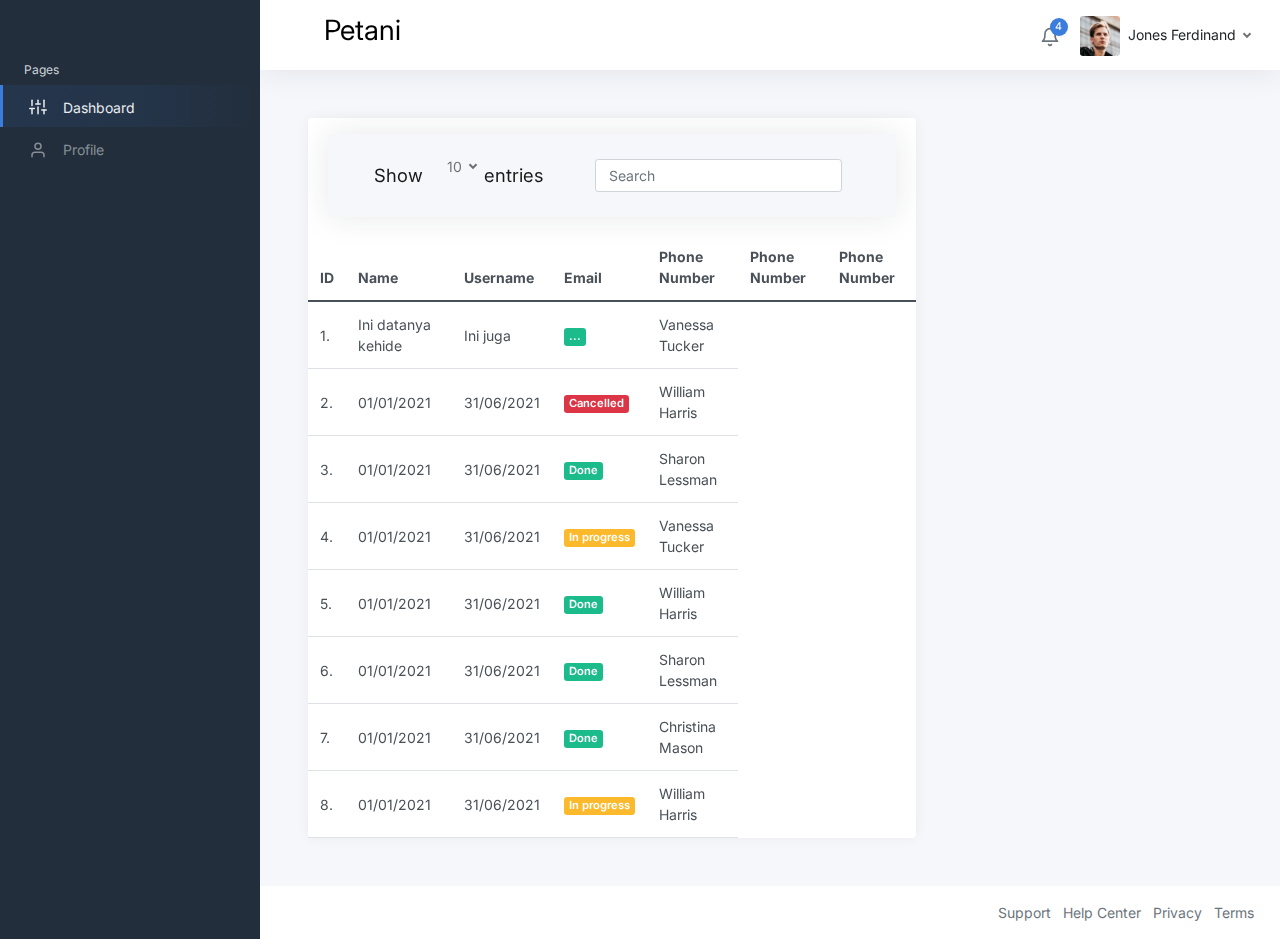
==== adminkit-master/static/dashboard.html @ 8e54e410 "landing page dashboard" ====
<!DOCTYPE html>
<html lang="en">

<head>
	<meta charset="utf-8">
	<meta http-equiv="X-UA-Compatible" content="IE=edge">
	<meta name="viewport" content="width=device-width, initial-scale=1, shrink-to-fit=no">
	<meta name="description" content="Responsive Admin &amp; Dashboard Template based on Bootstrap 5">
	<meta name="author" content="AdminKit">
	<meta name="keywords"
		content="adminkit, bootstrap, bootstrap 5, admin, dashboard, template, responsive, css, sass, html, theme, front-end, ui kit, web">

	<link rel="preconnect" href="https://fonts.gstatic.com">
	<link rel="shortcut icon" href="img/icons/icon-48x48.png" />

	<link rel="canonical" href="https://demo-basic.adminkit.io/" />

	<title>Summy.id</title>

	<link href="css/app.css" rel="stylesheet">
	<link href="https://fonts.googleapis.com/css2?family=Inter:wght@300;400;600&display=swap" rel="stylesheet">
</head>

<body>
	<div class="wrapper">
		<nav id="sidebar" class="sidebar js-sidebar">
			<div class="sidebar-content js-simplebar">
				<a class="sidebar-brand" href="index.html">
					<!-- <span class="align-middle">AdminKit</span> -->
					<!-- <img src="img/photos/Logo_summy.png"> -->
				</a>

				<ul class="sidebar-nav">
					<li class="sidebar-header">
						Pages
					</li>

					<li class="sidebar-item active">
						<a class="sidebar-link" href="index.html">
							<i class="align-middle" data-feather="sliders"></i> <span
								class="align-middle">Dashboard</span>
						</a>
					</li>

					<li class="sidebar-item">
						<a class="sidebar-link" href="pages-profile.html">
							<i class="align-middle" data-feather="user"></i> <span class="align-middle">Profile</span>
						</a>
					</li>
				</ul>
			</div>
		</nav>

		<div class="main">
			<nav class="navbar navbar-expand navbar-light navbar-bg">
				<a class="sidebar-toggle js-sidebar-toggle">
					<!-- <i class="hamburger align-self-center"></i> -->
				</a>
				<h1>Petani</h1>

				<div class="navbar-collapse collapse">
					<ul class="navbar-nav navbar-align">
						<li class="nav-item dropdown">
							<a class="nav-icon dropdown-toggle" href="#" id="alertsDropdown" data-bs-toggle="dropdown">
								<div class="position-relative">
									<i class="align-middle" data-feather="bell"></i>
									<span class="indicator">4</span>
								</div>
							</a>
							<div class="dropdown-menu dropdown-menu-lg dropdown-menu-end py-0"
								aria-labelledby="alertsDropdown">
								<div class="dropdown-menu-header">
									4 New Notifications
								</div>
								<div class="list-group">
									<a href="#" class="list-group-item">
										<div class="row g-0 align-items-center">
											<div class="col-2">
												<i class="text-danger" data-feather="alert-circle"></i>
											</div>
											<div class="col-10">
												<div class="text-dark">Update completed</div>
												<div class="text-muted small mt-1">Restart server 12 to complete the
													update.</div>
												<div class="text-muted small mt-1">30m ago</div>
											</div>
										</div>
									</a>
									<a href="#" class="list-group-item">
										<div class="row g-0 align-items-center">
											<div class="col-2">
												<i class="text-warning" data-feather="bell"></i>
											</div>
											<div class="col-10">
												<div class="text-dark">Lorem ipsum</div>
												<div class="text-muted small mt-1">Aliquam ex eros, imperdiet vulputate
													hendrerit et.</div>
												<div class="text-muted small mt-1">2h ago</div>
											</div>
										</div>
									</a>
									<a href="#" class="list-group-item">
										<div class="row g-0 align-items-center">
											<div class="col-2">
												<i class="text-primary" data-feather="home"></i>
											</div>
											<div class="col-10">
												<div class="text-dark">Login from 192.186.1.8</div>
												<div class="text-muted small mt-1">5h ago</div>
											</div>
										</div>
									</a>
									<a href="#" class="list-group-item">
										<div class="row g-0 align-items-center">
											<div class="col-2">
												<i class="text-success" data-feather="user-plus"></i>
											</div>
											<div class="col-10">
												<div class="text-dark">New connection</div>
												<div class="text-muted small mt-1">Christina accepted your request.
												</div>
												<div class="text-muted small mt-1">14h ago</div>
											</div>
										</div>
									</a>
								</div>
								<div class="dropdown-menu-footer">
									<a href="#" class="text-muted">Show all notifications</a>
								</div>
							</div>
						</li>
						<!-- <li class="nav-item dropdown">
							<a class="nav-icon dropdown-toggle" href="#" id="messagesDropdown"
								data-bs-toggle="dropdown">
								<div class="position-relative">
									<i class="align-middle" data-feather="message-square"></i>
								</div>
							</a>
							<div class="dropdown-menu dropdown-menu-lg dropdown-menu-end py-0"
								aria-labelledby="messagesDropdown">
								<div class="dropdown-menu-header">
									<div class="position-relative">
										4 New Messages
									</div>
								</div>
								<div class="list-group">
									<a href="#" class="list-group-item">
										<div class="row g-0 align-items-center">
											<div class="col-2">
												<img src="img/avatars/avatar-5.jpg"
													class="avatar img-fluid rounded-circle" alt="Vanessa Tucker">
											</div>
											<div class="col-10 ps-2">
												<div class="text-dark">Vanessa Tucker</div>
												<div class="text-muted small mt-1">Nam pretium turpis et arcu. Duis arcu
													tortor.</div>
												<div class="text-muted small mt-1">15m ago</div>
											</div>
										</div>
									</a>
									<a href="#" class="list-group-item">
										<div class="row g-0 align-items-center">
											<div class="col-2">
												<img src="img/avatars/avatar-2.jpg"
													class="avatar img-fluid rounded-circle" alt="William Harris">
											</div>
											<div class="col-10 ps-2">
												<div class="text-dark">William Harris</div>
												<div class="text-muted small mt-1">Curabitur ligula sapien euismod
													vitae.</div>
												<div class="text-muted small mt-1">2h ago</div>
											</div>
										</div>
									</a>
									<a href="#" class="list-group-item">
										<div class="row g-0 align-items-center">
											<div class="col-2">
												<img src="img/avatars/avatar-4.jpg"
													class="avatar img-fluid rounded-circle" alt="Christina Mason">
											</div>
											<div class="col-10 ps-2">
												<div class="text-dark">Christina Mason</div>
												<div class="text-muted small mt-1">Pellentesque auctor neque nec urna.
												</div>
												<div class="text-muted small mt-1">4h ago</div>
											</div>
										</div>
									</a>
									<a href="#" class="list-group-item">
										<div class="row g-0 align-items-center">
											<div class="col-2">
												<img src="img/avatars/avatar-3.jpg"
													class="avatar img-fluid rounded-circle" alt="Sharon Lessman">
											</div>
											<div class="col-10 ps-2">
												<div class="text-dark">Sharon Lessman</div>
												<div class="text-muted small mt-1">Aenean tellus metus, bibendum sed,
													posuere ac, mattis non.</div>
												<div class="text-muted small mt-1">5h ago</div>
											</div>
										</div>
									</a>
								</div>
								<div class="dropdown-menu-footer">
									<a href="#" class="text-muted">Show all messages</a>
								</div>
							</div>
						</li> -->
						<li class="nav-item dropdown">
							<a class="nav-icon dropdown-toggle d-inline-block d-sm-none" href="#"
								data-bs-toggle="dropdown">
								<i class="align-middle" data-feather="settings"></i>
							</a>

							<a class="nav-link dropdown-toggle d-none d-sm-inline-block" href="#"
								data-bs-toggle="dropdown">
								<img src="img/avatars/avatar.jpg" class="avatar img-fluid rounded me-1"
									alt="Jones Ferdinand" /> <span class="text-dark">Jones Ferdinand</span>
							</a>
							<div class="dropdown-menu dropdown-menu-end">
								<a class="dropdown-item" href="pages-profile.html"><i class="align-middle me-1"
										data-feather="user"></i> Profile</a>
								<a class="dropdown-item" href="#"><i class="align-middle me-1"
										data-feather="pie-chart"></i> Analytics</a>
								<div class="dropdown-divider"></div>
								<a class="dropdown-item" href="index.html"><i class="align-middle me-1"
										data-feather="settings"></i> Settings & Privacy</a>
								<a class="dropdown-item" href="#"><i class="align-middle me-1"
										data-feather="help-circle"></i> Help Center</a>
								<div class="dropdown-divider"></div>
								<a class="dropdown-item" href="#">Log out</a>
							</div>
						</li>
					</ul>
				</div>
			</nav>

			<main class="content">
				<div class="container-fluid p-0">

					<!-- <h1 class="h3 mb-3"><strong>Pemilik</strong></h1> -->

					<!-- <div class="row">
						<div class="col-xl-6 col-xxl-5 d-flex">
							<div class="w-100">
								<div class="row">
									<div class="col-sm-6">
										<div class="card">
											<div class="card-body">
												<div class="row">
													<div class="col mt-0">
														<h5 class="card-title">Sales</h5>
													</div>

													<div class="col-auto">
														<div class="stat text-primary">
															<i class="align-middle" data-feather="truck"></i>
														</div>
													</div>
												</div>
												<h1 class="mt-1 mb-3">2.382</h1>
												<div class="mb-0">
													<span class="text-danger"> <i class="mdi mdi-arrow-bottom-right"></i> -3.65% </span>
													<span class="text-muted">Since last week</span>
												</div>
											</div>
										</div>
										<div class="card">
											<div class="card-body">
												<div class="row">
													<div class="col mt-0">
														<h5 class="card-title">Visitors</h5>
													</div>

													<div class="col-auto">
														<div class="stat text-primary">
															<i class="align-middle" data-feather="users"></i>
														</div>
													</div>
												</div>
												<h1 class="mt-1 mb-3">14.212</h1>
												<div class="mb-0">
													<span class="text-success"> <i class="mdi mdi-arrow-bottom-right"></i> 5.25% </span>
													<span class="text-muted">Since last week</span>
												</div>
											</div>
										</div>
									</div>
									<div class="col-sm-6">
										<div class="card">
											<div class="card-body">
												<div class="row">
													<div class="col mt-0">
														<h5 class="card-title">Earnings</h5>
													</div>

													<div class="col-auto">
														<div class="stat text-primary">
															<i class="align-middle" data-feather="dollar-sign"></i>
														</div>
													</div>
												</div>
												<h1 class="mt-1 mb-3">$21.300</h1>
												<div class="mb-0">
													<span class="text-success"> <i class="mdi mdi-arrow-bottom-right"></i> 6.65% </span>
													<span class="text-muted">Since last week</span>
												</div>
											</div>
										</div>
										<div class="card">
											<div class="card-body">
												<div class="row">
													<div class="col mt-0">
														<h5 class="card-title">Orders</h5>
													</div>

													<div class="col-auto">
														<div class="stat text-primary">
															<i class="align-middle" data-feather="shopping-cart"></i>
														</div>
													</div>
												</div>
												<h1 class="mt-1 mb-3">64</h1>
												<div class="mb-0">
													<span class="text-danger"> <i class="mdi mdi-arrow-bottom-right"></i> -2.25% </span>
													<span class="text-muted">Since last week</span>
												</div>
											</div>
										</div>
									</div>
								</div>
							</div>
						</div>

						<div class="col-xl-6 col-xxl-7">
							<div class="card flex-fill w-100">
								<div class="card-header">

									<h5 class="card-title mb-0">Recent Movement</h5>
								</div>
								<div class="card-body py-3">
									<div class="chart chart-sm">
										<canvas id="chartjs-dashboard-line"></canvas>
									</div>
								</div>
							</div>
						</div>
					</div>

					<div class="row">
						<div class="col-12 col-md-6 col-xxl-3 d-flex order-2 order-xxl-3">
							<div class="card flex-fill w-100">
								<div class="card-header">

									<h5 class="card-title mb-0">Browser Usage</h5>
								</div>
								<div class="card-body d-flex">
									<div class="align-self-center w-100">
										<div class="py-3">
											<div class="chart chart-xs">
												<canvas id="chartjs-dashboard-pie"></canvas>
											</div>
										</div>

										<table class="table mb-0">
											<tbody>
												<tr>
													<td>Chrome</td>
													<td class="text-end">4306</td>
												</tr>
												<tr>
													<td>Firefox</td>
													<td class="text-end">3801</td>
												</tr>
												<tr>
													<td>IE</td>
													<td class="text-end">1689</td>
												</tr>
											</tbody>
										</table>
									</div>
								</div>
							</div>
						</div>
						<div class="col-12 col-md-12 col-xxl-6 d-flex order-3 order-xxl-2">
							<div class="card flex-fill w-100">
								<div class="card-header">

									<h5 class="card-title mb-0">Real-Time</h5>
								</div>
								<div class="card-body px-4">
									<div id="world_map" style="height:350px;"></div>
								</div>
							</div>
						</div>
						<div class="col-12 col-md-6 col-xxl-3 d-flex order-1 order-xxl-1">
							<div class="card flex-fill">
								<div class="card-header">

									<h5 class="card-title mb-0">Calendar</h5>
								</div>
								<div class="card-body d-flex">
									<div class="align-self-center w-100">
										<div class="chart">
											<div id="datetimepicker-dashboard"></div>
										</div>
									</div>
								</div>
							</div>
						</div>
					</div> -->

					<div class="row">
						<div class="col-12 col-lg-8 col-xxl-9 d-flex">
							<div class="card flex-fill">
								<div class="card-header">

									<!-- <h5 class="card-title mb-0">Latest Projects</h5> -->
									<nav class="navbar navbar-expand-lg navbar-light bg-light">
										<div class="container-fluid">
											<a class="navbar-brand" href="#">Show</a>
											<button class="navbar-toggler" type="button" data-bs-toggle="collapse"
												data-bs-target="#navbarSupportedContent"
												aria-controls="navbarSupportedContent" aria-expanded="false"
												aria-label="Toggle navigation">
												<span class="navbar-toggler-icon"></span>
											</button>
											<div class="collapse navbar-collapse" id="navbarSupportedContent">
												<ul class="navbar-nav me-auto mb-2 mb-lg-0">
													<!-- <li class="nav-item">
														<a class="nav-link active" aria-current="page" href="#">Home</a>
													</li>
													<li class="nav-item">
														<a class="nav-link" href="#">Link</a>
													</li> -->
													<li class="nav-item dropdown">
														<a class="nav-link dropdown-toggle" href="#" id="navbarDropdown"
															role="button" data-bs-toggle="dropdown"
															aria-expanded="false">
															10
														</a>
														<ul class="dropdown-menu" aria-labelledby="navbarDropdown">
															<li><a class="dropdown-item" href="#">20</a></li>
															<li><a class="dropdown-item" href="#">50</a></li>
															<li><a class="dropdown-item" href="#">100</a>
															<li>
																<hr class="dropdown-divider">
															</li>
															<li><a class="dropdown-item" href="#">All</a></li>

														</ul>
													</li>
													<li class="nav-item">
														<a class="navbar-brand " href="#">entries</a>
													</li>
												</ul>
												<form class="d-flex">
													<input class="form-control me-2" type="search" placeholder="Search"
														aria-label="Search">
													<!-- <button class="btn btn-outline-success"
														type="submit">Search</button> -->
												</form>
											</div>
										</div>
									</nav>
								</div>
								<table class="table table-hover my-0">
									<thead>
										<tr>
											<th>ID</th>
											<th class="d-none d-xl-table-cell">Name</th>
											<th class="d-none d-xl-table-cell">Username</th>
											<th hidden>Status</th>
											<th class="d-none d-md-table-cell">Email</th>
											<th class="d-none d-md-table-cell">Phone Number</th>
											<th class="d-none d-md-table-cell">Phone Number</th>
											<th class="d-none d-md-table-cell">Phone Number</th>
										</tr>
									</thead>
									<tbody>
										<tr>
											<td>1.</td>
											<td class="d-none d-xl-table-cell">Ini datanya kehide</td>
											<td class="d-none d-xl-table-cell">Ini juga</td>
											<td><span class="badge bg-success">...</span></td>
											<td class="d-none d-md-table-cell">Vanessa Tucker</td>
										</tr>
										<tr>
											<td>2.</td>
											<td class="d-none d-xl-table-cell">01/01/2021</td>
											<td class="d-none d-xl-table-cell">31/06/2021</td>
											<td><span class="badge bg-danger">Cancelled</span></td>
											<td class="d-none d-md-table-cell">William Harris</td>
										</tr>
										<tr>
											<td>3.</td>
											<td class="d-none d-xl-table-cell">01/01/2021</td>
											<td class="d-none d-xl-table-cell">31/06/2021</td>
											<td><span class="badge bg-success">Done</span></td>
											<td class="d-none d-md-table-cell">Sharon Lessman</td>
										</tr>
										<tr>
											<td>4.</td>
											<td class="d-none d-xl-table-cell">01/01/2021</td>
											<td class="d-none d-xl-table-cell">31/06/2021</td>
											<td><span class="badge bg-warning">In progress</span></td>
											<td class="d-none d-md-table-cell">Vanessa Tucker</td>
										</tr>
										<tr>
											<td>5.</td>
											<td class="d-none d-xl-table-cell">01/01/2021</td>
											<td class="d-none d-xl-table-cell">31/06/2021</td>
											<td><span class="badge bg-success">Done</span></td>
											<td class="d-none d-md-table-cell">William Harris</td>
										</tr>
										<tr>
											<td>6.</td>
											<td class="d-none d-xl-table-cell">01/01/2021</td>
											<td class="d-none d-xl-table-cell">31/06/2021</td>
											<td><span class="badge bg-success">Done</span></td>
											<td class="d-none d-md-table-cell">Sharon Lessman</td>
										</tr>
										<tr>
											<td>7.</td>
											<td class="d-none d-xl-table-cell">01/01/2021</td>
											<td class="d-none d-xl-table-cell">31/06/2021</td>
											<td><span class="badge bg-success">Done</span></td>
											<td class="d-none d-md-table-cell">Christina Mason</td>
										</tr>
										<tr>
											<td>8.</td>
											<td class="d-none d-xl-table-cell">01/01/2021</td>
											<td class="d-none d-xl-table-cell">31/06/2021</td>
											<td><span class="badge bg-warning">In progress</span></td>
											<td class="d-none d-md-table-cell">William Harris</td>
										</tr>
									</tbody>
								</table>
							</div>
						</div>
						<!-- <div class="col-12 col-lg-4 col-xxl-3 d-flex">
							<div class="card flex-fill w-100">
								<div class="card-header">

									<h5 class="card-title mb-0">Monthly Sales</h5>
								</div>
								<div class="card-body d-flex w-100">
									<div class="align-self-center chart chart-lg">
										<canvas id="chartjs-dashboard-bar"></canvas>
									</div>
								</div>
							</div>
						</div> -->
					</div>

				</div>
			</main>

			<footer class="footer">
				<div class="container-fluid">
					<div class="row text-muted">
						<div class="col-6 text-start">
							<p class="mb-0">
								<!-- <a class="text-muted" href="https://adminkit.io/"
									target="_blank"><strong>AdminKit</strong></a> &copy; -->
							</p>
						</div>
						<div class="col-6 text-end">
							<ul class="list-inline">
								<li class="list-inline-item">
									<a class="text-muted" href="https://adminkit.io/" target="_blank">Support</a>
								</li>
								<li class="list-inline-item">
									<a class="text-muted" href="https://adminkit.io/" target="_blank">Help Center</a>
								</li>
								<li class="list-inline-item">
									<a class="text-muted" href="https://adminkit.io/" target="_blank">Privacy</a>
								</li>
								<li class="list-inline-item">
									<a class="text-muted" href="https://adminkit.io/" target="_blank">Terms</a>
								</li>
							</ul>
						</div>
					</div>
				</div>
			</footer>
		</div>
	</div>

	<script src="js/app.js"></script>

	<script>
		document.addEventListener("DOMContentLoaded", function () {
			var ctx = document.getElementById("chartjs-dashboard-line").getContext("2d");
			var gradient = ctx.createLinearGradient(0, 0, 0, 225);
			gradient.addColorStop(0, "rgba(215, 227, 244, 1)");
			gradient.addColorStop(1, "rgba(215, 227, 244, 0)");
			// Line chart
			new Chart(document.getElementById("chartjs-dashboard-line"), {
				type: "line",
				data: {
					labels: ["Jan", "Feb", "Mar", "Apr", "May", "Jun", "Jul", "Aug", "Sep", "Oct", "Nov", "Dec"],
					datasets: [{
						label: "Sales ($)",
						fill: true,
						backgroundColor: gradient,
						borderColor: window.theme.primary,
						data: [
							2115,
							1562,
							1584,
							1892,
							1587,
							1923,
							2566,
							2448,
							2805,
							3438,
							2917,
							3327
						]
					}]
				},
				options: {
					maintainAspectRatio: false,
					legend: {
						display: false
					},
					tooltips: {
						intersect: false
					},
					hover: {
						intersect: true
					},
					plugins: {
						filler: {
							propagate: false
						}
					},
					scales: {
						xAxes: [{
							reverse: true,
							gridLines: {
								color: "rgba(0,0,0,0.0)"
							}
						}],
						yAxes: [{
							ticks: {
								stepSize: 1000
							},
							display: true,
							borderDash: [3, 3],
							gridLines: {
								color: "rgba(0,0,0,0.0)"
							}
						}]
					}
				}
			});
		});
	</script>
	<script>
		document.addEventListener("DOMContentLoaded", function () {
			// Pie chart
			new Chart(document.getElementById("chartjs-dashboard-pie"), {
				type: "pie",
				data: {
					labels: ["Chrome", "Firefox", "IE"],
					datasets: [{
						data: [4306, 3801, 1689],
						backgroundColor: [
							window.theme.primary,
							window.theme.warning,
							window.theme.danger
						],
						borderWidth: 5
					}]
				},
				options: {
					responsive: !window.MSInputMethodContext,
					maintainAspectRatio: false,
					legend: {
						display: false
					},
					cutoutPercentage: 75
				}
			});
		});
	</script>
	<script>
		document.addEventListener("DOMContentLoaded", function () {
			// Bar chart
			new Chart(document.getElementById("chartjs-dashboard-bar"), {
				type: "bar",
				data: {
					labels: ["Jan", "Feb", "Mar", "Apr", "May", "Jun", "Jul", "Aug", "Sep", "Oct", "Nov", "Dec"],
					datasets: [{
						label: "This year",
						backgroundColor: window.theme.primary,
						borderColor: window.theme.primary,
						hoverBackgroundColor: window.theme.primary,
						hoverBorderColor: window.theme.primary,
						data: [54, 67, 41, 55, 62, 45, 55, 73, 60, 76, 48, 79],
						barPercentage: .75,
						categoryPercentage: .5
					}]
				},
				options: {
					maintainAspectRatio: false,
					legend: {
						display: false
					},
					scales: {
						yAxes: [{
							gridLines: {
								display: false
							},
							stacked: false,
							ticks: {
								stepSize: 20
							}
						}],
						xAxes: [{
							stacked: false,
							gridLines: {
								color: "transparent"
							}
						}]
					}
				}
			});
		});
	</script>
	<script>
		document.addEventListener("DOMContentLoaded", function () {
			var markers = [{
				coords: [31.230391, 121.473701],
				name: "Shanghai"
			},
			{
				coords: [28.704060, 77.102493],
				name: "Delhi"
			},
			{
				coords: [6.524379, 3.379206],
				name: "Lagos"
			},
			{
				coords: [35.689487, 139.691711],
				name: "Tokyo"
			},
			{
				coords: [23.129110, 113.264381],
				name: "Guangzhou"
			},
			{
				coords: [40.7127837, -74.0059413],
				name: "New York"
			},
			{
				coords: [34.052235, -118.243683],
				name: "Los Angeles"
			},
			{
				coords: [41.878113, -87.629799],
				name: "Chicago"
			},
			{
				coords: [51.507351, -0.127758],
				name: "London"
			},
			{
				coords: [40.416775, -3.703790],
				name: "Madrid "
			}
			];
			var map = new jsVectorMap({
				map: "world",
				selector: "#world_map",
				zoomButtons: true,
				markers: markers,
				markerStyle: {
					initial: {
						r: 9,
						strokeWidth: 7,
						stokeOpacity: .4,
						fill: window.theme.primary
					},
					hover: {
						fill: window.theme.primary,
						stroke: window.theme.primary
					}
				},
				zoomOnScroll: false
			});
			window.addEventListener("resize", () => {
				map.updateSize();
			});
		});
	</script>
	<script>
		document.addEventListener("DOMContentLoaded", function () {
			var date = new Date(Date.now() - 5 * 24 * 60 * 60 * 1000);
			var defaultDate = date.getUTCFullYear() + "-" + (date.getUTCMonth() + 1) + "-" + date.getUTCDate();
			document.getElementById("datetimepicker-dashboard").flatpickr({
				inline: true,
				prevArrow: "<span title=\"Previous month\">&laquo;</span>",
				nextArrow: "<span title=\"Next month\">&raquo;</span>",
				defaultDate: defaultDate
			});
		});
	</script>

</body>

</html>
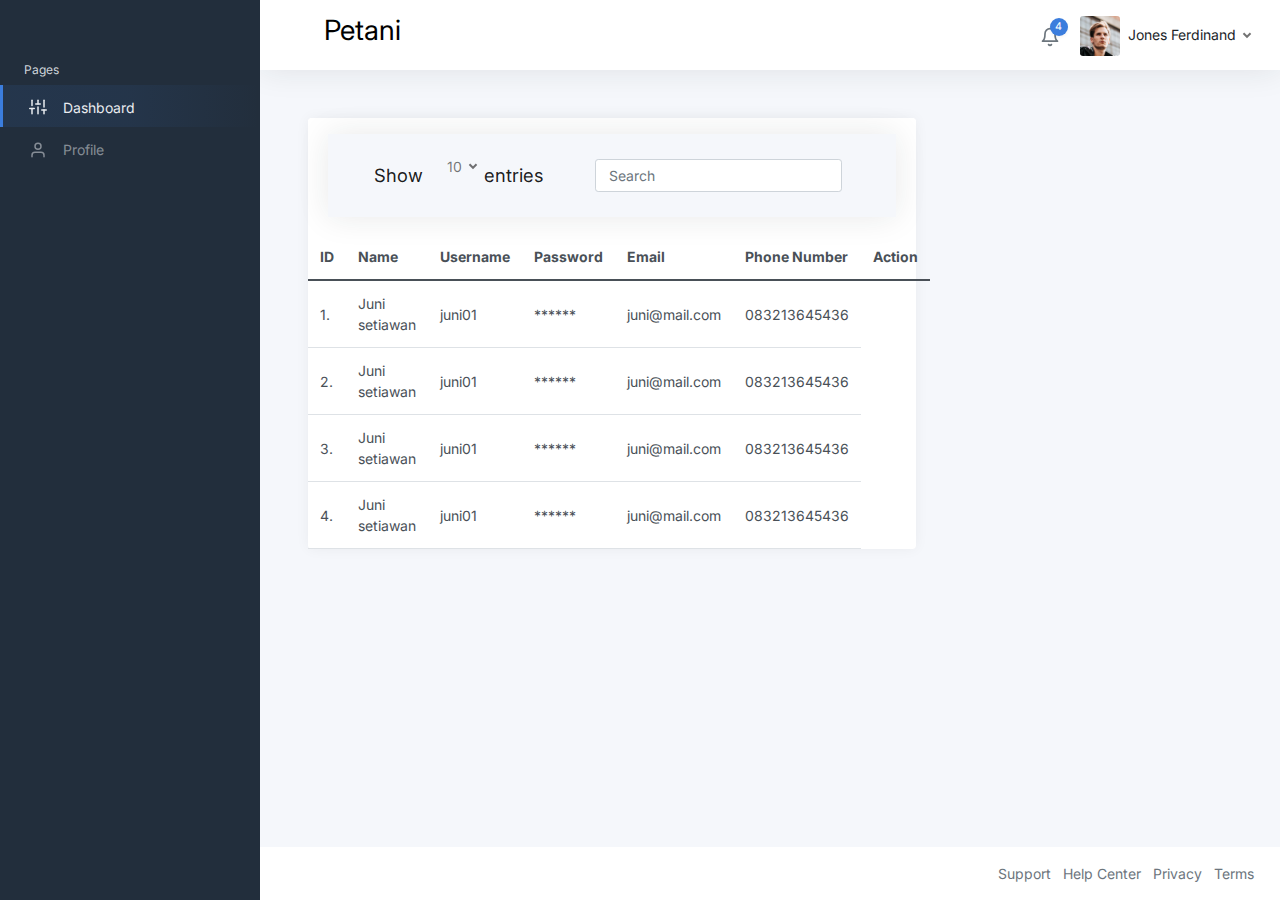
==== commit e68ca6f0: "update dashboard2" ====
--- a/adminkit-master/static/dashboard.html
+++ b/adminkit-master/static/dashboard.html
@@ -471,69 +471,46 @@
 											<th class="d-none d-xl-table-cell">Name</th>
 											<th class="d-none d-xl-table-cell">Username</th>
 											<th hidden>Status</th>
+											<th class="d-none d-md-table-cell">Password</th>
 											<th class="d-none d-md-table-cell">Email</th>
 											<th class="d-none d-md-table-cell">Phone Number</th>
-											<th class="d-none d-md-table-cell">Phone Number</th>
-											<th class="d-none d-md-table-cell">Phone Number</th>
+											<th class="d-none d-md-table-cell">Action</th>
 										</tr>
 									</thead>
 									<tbody>
 										<tr>
 											<td>1.</td>
-											<td class="d-none d-xl-table-cell">Ini datanya kehide</td>
-											<td class="d-none d-xl-table-cell">Ini juga</td>
-											<td><span class="badge bg-success">...</span></td>
-											<td class="d-none d-md-table-cell">Vanessa Tucker</td>
+											<td class="d-none d-xl-table-cell">Juni setiawan</td>
+											<td class="d-none d-xl-table-cell">juni01</td>
+											<td class="d-none d-xl-table-cell">******</td>
+											<td class="d-none d-md-table-cell">juni@mail.com</td>
+											<td class="d-none d-xl-table-cell">083213645436</td>
 										</tr>
 										<tr>
 											<td>2.</td>
-											<td class="d-none d-xl-table-cell">01/01/2021</td>
-											<td class="d-none d-xl-table-cell">31/06/2021</td>
-											<td><span class="badge bg-danger">Cancelled</span></td>
-											<td class="d-none d-md-table-cell">William Harris</td>
+											<td class="d-none d-xl-table-cell">Juni setiawan</td>
+											<td class="d-none d-xl-table-cell">juni01</td>
+											<td class="d-none d-xl-table-cell">******</td>
+											<td class="d-none d-md-table-cell">juni@mail.com</td>
+											<td class="d-none d-xl-table-cell">083213645436</td>
 										</tr>
 										<tr>
 											<td>3.</td>
-											<td class="d-none d-xl-table-cell">01/01/2021</td>
-											<td class="d-none d-xl-table-cell">31/06/2021</td>
-											<td><span class="badge bg-success">Done</span></td>
-											<td class="d-none d-md-table-cell">Sharon Lessman</td>
+											<td class="d-none d-xl-table-cell">Juni setiawan</td>
+											<td class="d-none d-xl-table-cell">juni01</td>
+											<td class="d-none d-xl-table-cell">******</td>
+											<td class="d-none d-md-table-cell">juni@mail.com</td>
+											<td class="d-none d-xl-table-cell">083213645436</td>
 										</tr>
 										<tr>
 											<td>4.</td>
-											<td class="d-none d-xl-table-cell">01/01/2021</td>
-											<td class="d-none d-xl-table-cell">31/06/2021</td>
-											<td><span class="badge bg-warning">In progress</span></td>
-											<td class="d-none d-md-table-cell">Vanessa Tucker</td>
+											<td class="d-none d-xl-table-cell">Juni setiawan</td>
+											<td class="d-none d-xl-table-cell">juni01</td>
+											<td class="d-none d-xl-table-cell">******</td>
+											<td class="d-none d-md-table-cell">juni@mail.com</td>
+											<td class="d-none d-xl-table-cell">083213645436</td>
 										</tr>
-										<tr>
-											<td>5.</td>
-											<td class="d-none d-xl-table-cell">01/01/2021</td>
-											<td class="d-none d-xl-table-cell">31/06/2021</td>
-											<td><span class="badge bg-success">Done</span></td>
-											<td class="d-none d-md-table-cell">William Harris</td>
-										</tr>
-										<tr>
-											<td>6.</td>
-											<td class="d-none d-xl-table-cell">01/01/2021</td>
-											<td class="d-none d-xl-table-cell">31/06/2021</td>
-											<td><span class="badge bg-success">Done</span></td>
-											<td class="d-none d-md-table-cell">Sharon Lessman</td>
-										</tr>
-										<tr>
-											<td>7.</td>
-											<td class="d-none d-xl-table-cell">01/01/2021</td>
-											<td class="d-none d-xl-table-cell">31/06/2021</td>
-											<td><span class="badge bg-success">Done</span></td>
-											<td class="d-none d-md-table-cell">Christina Mason</td>
-										</tr>
-										<tr>
-											<td>8.</td>
-											<td class="d-none d-xl-table-cell">01/01/2021</td>
-											<td class="d-none d-xl-table-cell">31/06/2021</td>
-											<td><span class="badge bg-warning">In progress</span></td>
-											<td class="d-none d-md-table-cell">William Harris</td>
-										</tr>
+
 									</tbody>
 								</table>
 							</div>
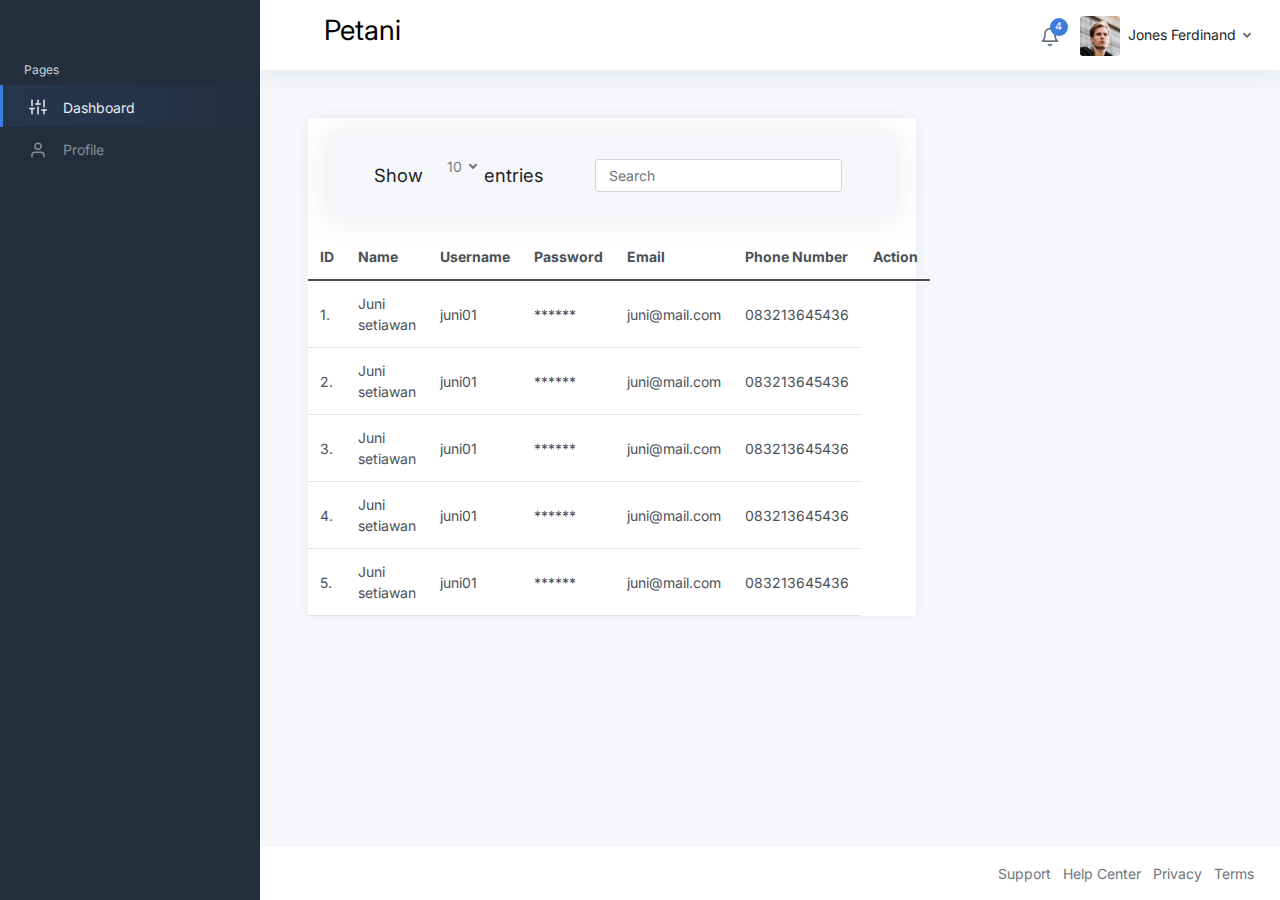
==== commit 15fec063: "dashboardup" ====
--- a/adminkit-master/static/dashboard.html
+++ b/adminkit-master/static/dashboard.html
@@ -504,6 +504,14 @@
 										</tr>
 										<tr>
 											<td>4.</td>
+											<td class="d-none d-xl-table-cell">Juni setiawan</td>
+											<td class="d-none d-xl-table-cell">juni01</td>
+											<td class="d-none d-xl-table-cell">******</td>
+											<td class="d-none d-md-table-cell">juni@mail.com</td>
+											<td class="d-none d-xl-table-cell">083213645436</td>
+										</tr>
+										<tr>
+											<td>5.</td>
 											<td class="d-none d-xl-table-cell">Juni setiawan</td>
 											<td class="d-none d-xl-table-cell">juni01</td>
 											<td class="d-none d-xl-table-cell">******</td>
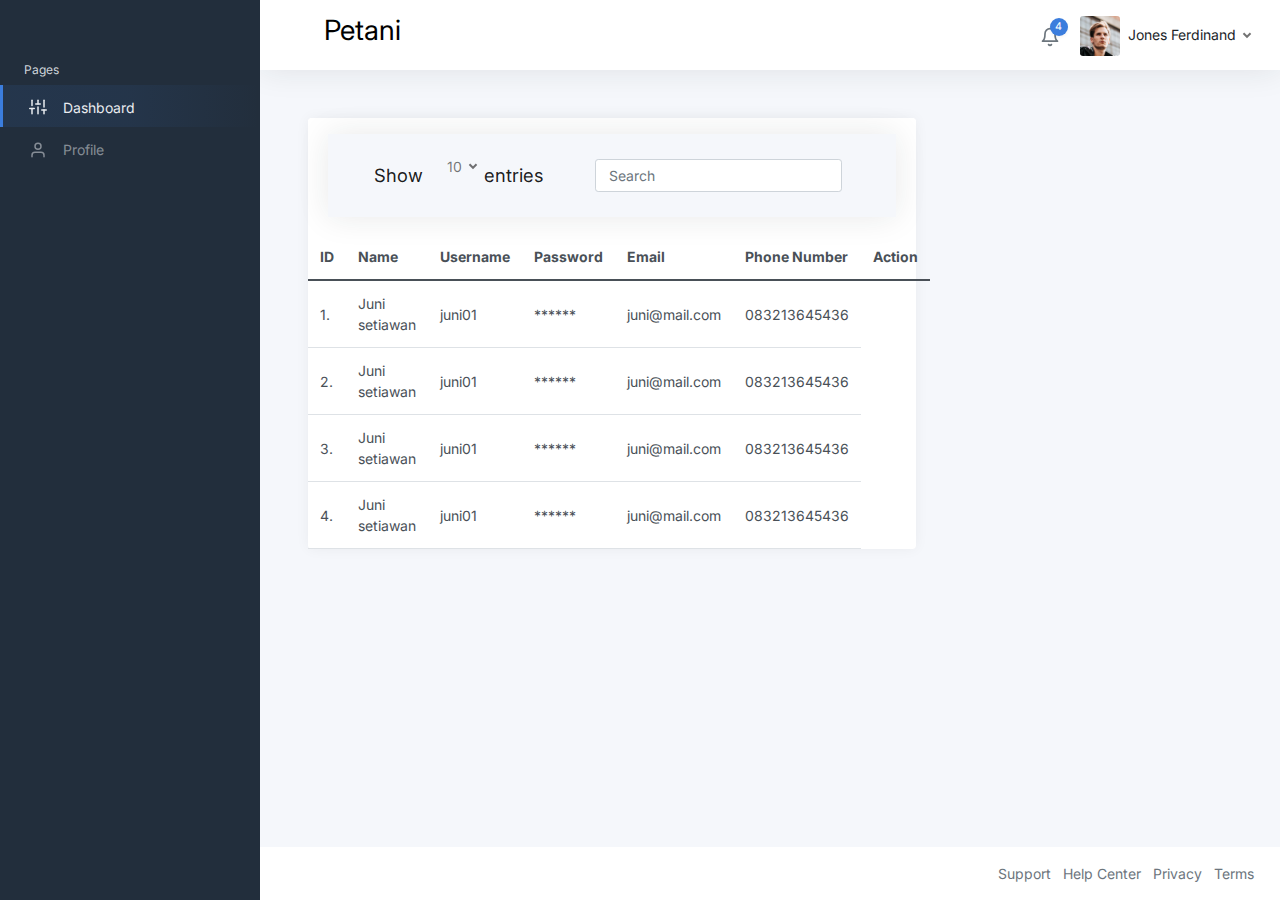
==== commit 4a81a78e: "updashboard.." ====
--- a/adminkit-master/static/dashboard.html
+++ b/adminkit-master/static/dashboard.html
@@ -510,14 +510,7 @@
 											<td class="d-none d-md-table-cell">juni@mail.com</td>
 											<td class="d-none d-xl-table-cell">083213645436</td>
 										</tr>
-										<tr>
-											<td>5.</td>
-											<td class="d-none d-xl-table-cell">Juni setiawan</td>
-											<td class="d-none d-xl-table-cell">juni01</td>
-											<td class="d-none d-xl-table-cell">******</td>
-											<td class="d-none d-md-table-cell">juni@mail.com</td>
-											<td class="d-none d-xl-table-cell">083213645436</td>
-										</tr>
+
 
 									</tbody>
 								</table>
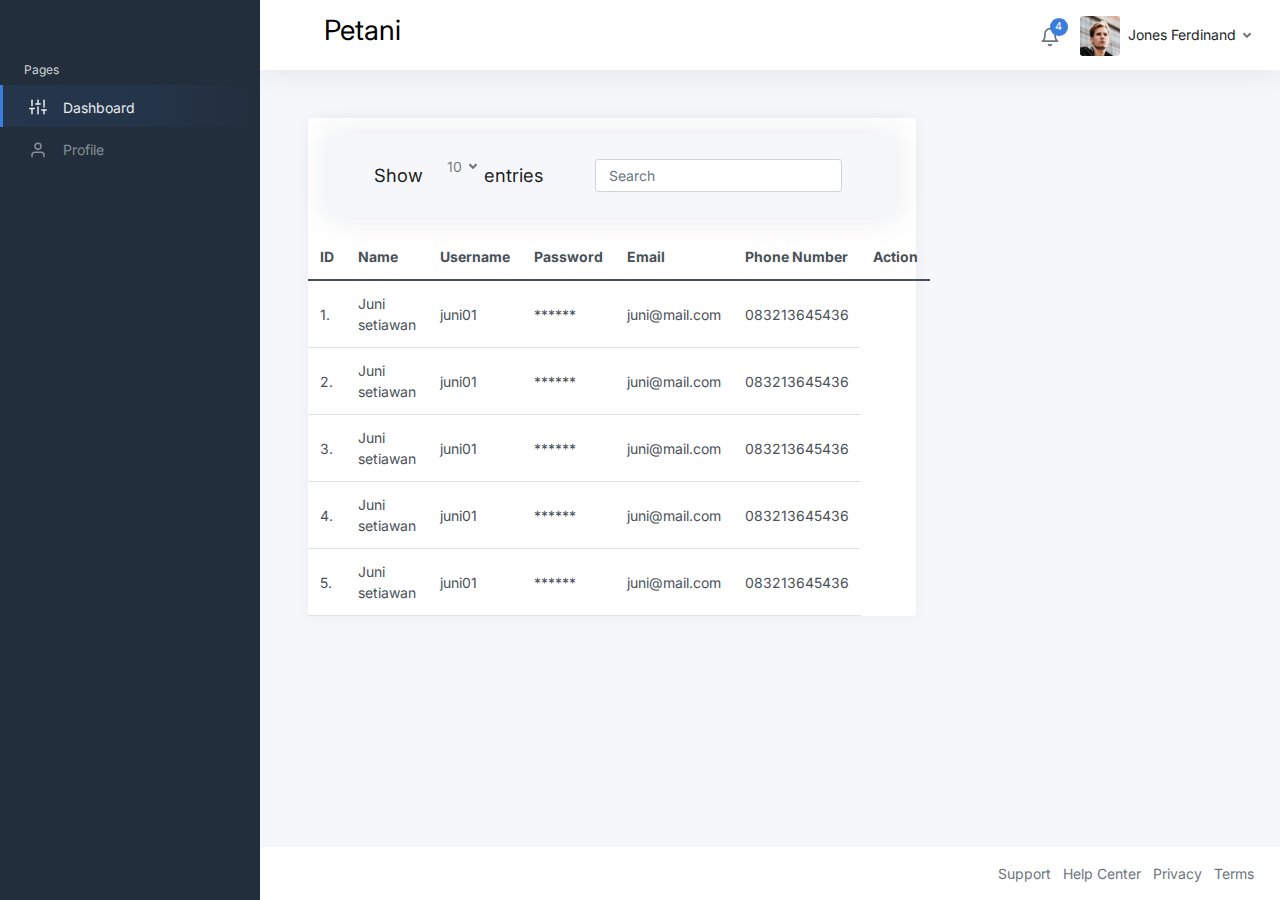
==== commit 608e7881: "coba commit dashboard lagi" ====
--- a/adminkit-master/static/dashboard.html
+++ b/adminkit-master/static/dashboard.html
@@ -510,7 +510,14 @@
 											<td class="d-none d-md-table-cell">juni@mail.com</td>
 											<td class="d-none d-xl-table-cell">083213645436</td>
 										</tr>
-
+										<tr>
+											<td>5.</td>
+											<td class="d-none d-xl-table-cell">Juni setiawan</td>
+											<td class="d-none d-xl-table-cell">juni01</td>
+											<td class="d-none d-xl-table-cell">******</td>
+											<td class="d-none d-md-table-cell">juni@mail.com</td>
+											<td class="d-none d-xl-table-cell">083213645436</td>
+										</tr>
 
 									</tbody>
 								</table>
